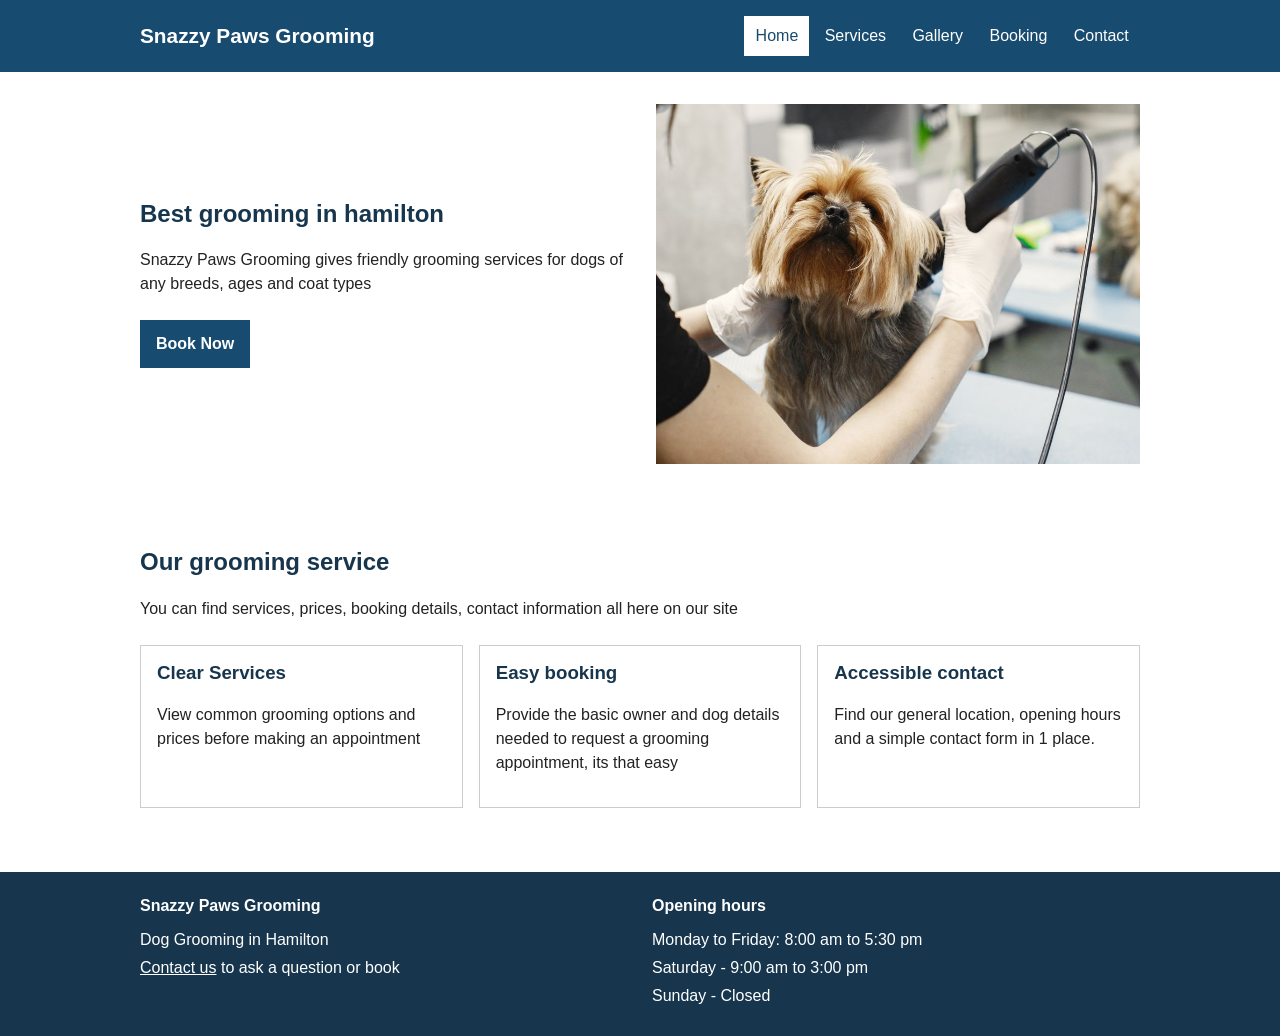
==== index.html @ da53152b "Site publish" ====
<!DOCTYPE html>
<html lang="en-NZ">
<head>
  <meta charset="UTF-8">
  <meta name="viewport" content="width=device-width, initial-scale=1.0">
  <meta name="description" content="Home - Snazzy Paws Grooming">
  <title>Home -Snazzy Paws Grooming</title>
  <link rel="stylesheet" href="css/styles.css">
</head>
<body>
  <header>
    <nav aria-label="Main navigation">
      <a class="brand" href="index.html">Snazzy Paws Grooming</a>
      <ul class="nav-links">
          <li><a href="index.html" aria-current="page">Home</a></li>
          <li><a href="services.html">Services</a></li>
          <li><a href="gallery.html">Gallery</a></li>
          <li><a href="booking.html">Booking</a></li>
          <li><a href="contact.html">Contact</a></li>
      </ul>
    </nav>
  </header>
  <main id="main-content">
    <section class="hero" aria-labelledby="home-title">
      <div>
        <h1 id="home-title">Best grooming in hamilton</h1>
        <p>Snazzy Paws Grooming gives friendly grooming services for dogs of any breeds, ages and coat types</p>
        <a class="button" href="booking.html">Book Now</a>
      </div>
      <div>
        <img class="hero-image" src="images/image1.jpg" alt="Small dog being professionally groomed on a grooming table" width="900" height="1350">
      </div>
    </section>
    <section aria-labelledby="why-title">
      <div class="page-heading">
        <h2 id="why-title">Our grooming service</h2>
        <p>You can find services, prices, booking details, contact information all here on our site</p>
      </div>
      <div class="info-grid">
        <article class="info-card">
          <h3>Clear Services</h3>
          <p>View common grooming options and prices before making an appointment</p>
        </article>
        <article class="info-card">
          <h3>Easy booking</h3>
          <p>Provide the basic owner and dog details needed to request a grooming appointment, its that easy</p>
        </article>
        <article class="info-card">
          <h3>Accessible contact</h3>
          <p>Find our general location, opening hours and a simple contact form in 1 place.</p>
        </article>
      </div>
    </section>

  </main>
  <footer>
    <div class="footer-inner">
      <div>
        <h2>Snazzy Paws Grooming</h2>
        <p>Dog Grooming in Hamilton</p>
        <p><a href="contact.html">Contact us</a> to ask a question or book</p>
      </div>
      <div>
        <h2>Opening hours</h2>
        <p>Monday to Friday: 8:00 am to 5:30 pm</p>
        <p>Saturday - 9:00 am to 3:00 pm</p>
        <p>Sunday - Closed</p>
      </div>
    </div>
  </footer>
</body>
</html>
---- css/styles.css ----
* {
  box-sizing: border-box;
}

html {
  font-size: 16px;
}




body {
  margin: 0;
  font-family: Arial, Helvetica, sans-serif;
  color: #222222;
  background: #ffffff;
  line-height: 1.5;
}



img {
  display: block;
  max-width: 100%;
}

a {
  color: #174b70;
}

a:focus-visible,
button:focus-visible,
input:focus-visible,
textarea:focus-visible {
  outline: 3px solid #ffbf47;
  outline-offset: 2px;
}

.skip-link {
  position: absolute;
  left: -9999px;
  top: 0;
  background: #ffffff;
  color: #111111;
  padding: 0.75rem;
  z-index: 10;
}

.skip-link:focus {
  left: 1rem;
  top: 1rem;
}

header {
  background: #174b70;
}

nav {
  width: min(100% - 2rem, 1000px);
  margin: 0 auto;
  padding: 1rem 0;
  display: flex;
  justify-content: space-between;
  align-items: center;
  gap: 1rem;
}

.brand {
  color: #ffffff;
  font-size: 1.3rem;
  font-weight: bold;
  text-decoration: none;
}



.nav-links {
  display: flex;
  flex-wrap: wrap;
  gap: 0.25rem;
  margin: 0;
  padding: 0;
  list-style: none;
}



.nav-links a {
  display: block;
  padding: 0.5rem 0.7rem;
  color: #ffffff;
  text-decoration: none;
}

.nav-links a:hover,
.nav-links a[aria-current="page"] {
  background: #ffffff;
  color: #174b70;
}

main {
  min-height: 60vh;
}

section {
  width: min(100% - 2rem, 1000px);
  margin: 0 auto;
  padding: 2rem 0;
}




h1,
h2,
h3 {
  color: #17364d;
  line-height: 1.2;
}

.page-heading {
  max-width: 700px;
  margin-bottom: 1.5rem;
}

.page-heading h1,
.hero h1 {
  margin-top: 0;
}

.hero {
  display: grid;
  grid-template-columns: 1fr 1fr;
  align-items: center;
  gap: 2rem;
}

.hero-image {
  width: 100%;
  height: 360px;
  object-fit: cover;
}




.button {
  display: inline-block;
  margin-top: 0.5rem;
  padding: 0.75rem 1rem;
  border: 0;
  background: #174b70;
  color: #ffffff;
  font: inherit;
  font-weight: bold;
  text-decoration: none;
  cursor: pointer;
}




.button:hover {
  background: #0f344f;
}

.info-grid {
  display: grid;
  grid-template-columns: repeat(3, 1fr);
  gap: 1rem;
}




.info-card,
.form-card,
.map-card,
.table-card {
  border: 1px solid #cccccc;
  padding: 1rem;
}

.info-card h2,
.info-card h3,
.form-card h2,
.map-card h2 {
  margin-top: 0;
}

.table-wrap {
  overflow-x: auto;
}

table {
  width: 100%;
  border-collapse: collapse;
}

caption {
  padding-bottom: 0.75rem;
  text-align: left;
  font-weight: bold;
}

th,
td {
  border: 1px solid #aaaaaa;
  padding: 0.75rem;
  text-align: left;
}


th {
  background: #e8f0f5;
}






.gallery-grid {
  display: grid;
  grid-template-columns: repeat(4, minmax(0, 1fr));
  gap: 1rem;
}

.gallery-grid figure {
  min-width: 0;
  margin: 0;
  border: 1px solid #cccccc;
  background: #ffffff;
}

.gallery-grid img {
  width: 100%;
  height: 190px;
  object-fit: cover;
}

.gallery-grid figcaption {
  padding: 0.6rem;
  font-size: 0.9rem;
}

.form-layout,
.contact-layout {
  display: grid;
  grid-template-columns: 1fr 1fr;
  gap: 1.5rem;
  align-items: start;
}

form {
  display: grid;
  gap: 1rem;
}

.form-row {
  display: grid;
  grid-template-columns: 1fr 1fr;
  gap: 1rem;
}

label {
  font-weight: bold;
}



input,
textarea {
  width: 100%;
  margin-top: 0.3rem;
  padding: 0.7rem;
  border: 1px solid #777777;
  font: inherit;
}

textarea {
  min-height: 140px;
  resize: vertical;
}



.help-text {
  margin: 0.25rem 0 0;
  color: #555555;
  font-size: 0.9rem;
}



.map-frame {
  width: 100%;
  min-height: 360px;
  border: 0;
}




footer {
  margin-top: 2rem;
  background: #17364d;
  color: #ffffff;
}




.footer-inner {
  width: min(100% - 2rem, 1000px);
  margin: 0 auto;
  padding: 1.5rem 0;
  display: grid;
  grid-template-columns: 1fr 1fr;
  gap: 1.5rem;
}




footer h2 {
  margin-top: 0;
  color: #ffffff;
  font-size: 1rem;
}

footer p {
  margin: 0.25rem 0;
}

footer a {
  color: #ffffff;


}

@media (max-width: 800px) {
  nav {
    align-items: flex-start;
    flex-direction: column;
  }

  .hero,
  .form-layout,
  .contact-layout {
    grid-template-columns: 1fr;
  }

  .info-grid,
  .gallery-grid {
    grid-template-columns: repeat(2, minmax(0, 1fr));
  }
}










@media (max-width: 500px) {
  .nav-links {
    width: 100%;
  }

  .nav-links li {
    flex: 1 1 40%;
  }

  .nav-links a {
    text-align: center;
  }

  .info-grid,
  .form-row,
  .footer-inner {
    grid-template-columns: 1fr;
  }

  .gallery-grid {
    grid-template-columns: repeat(2, minmax(0, 1fr));
    gap: 0.6rem;
  }

  .gallery-grid img {
    height: 150px;
  }
}
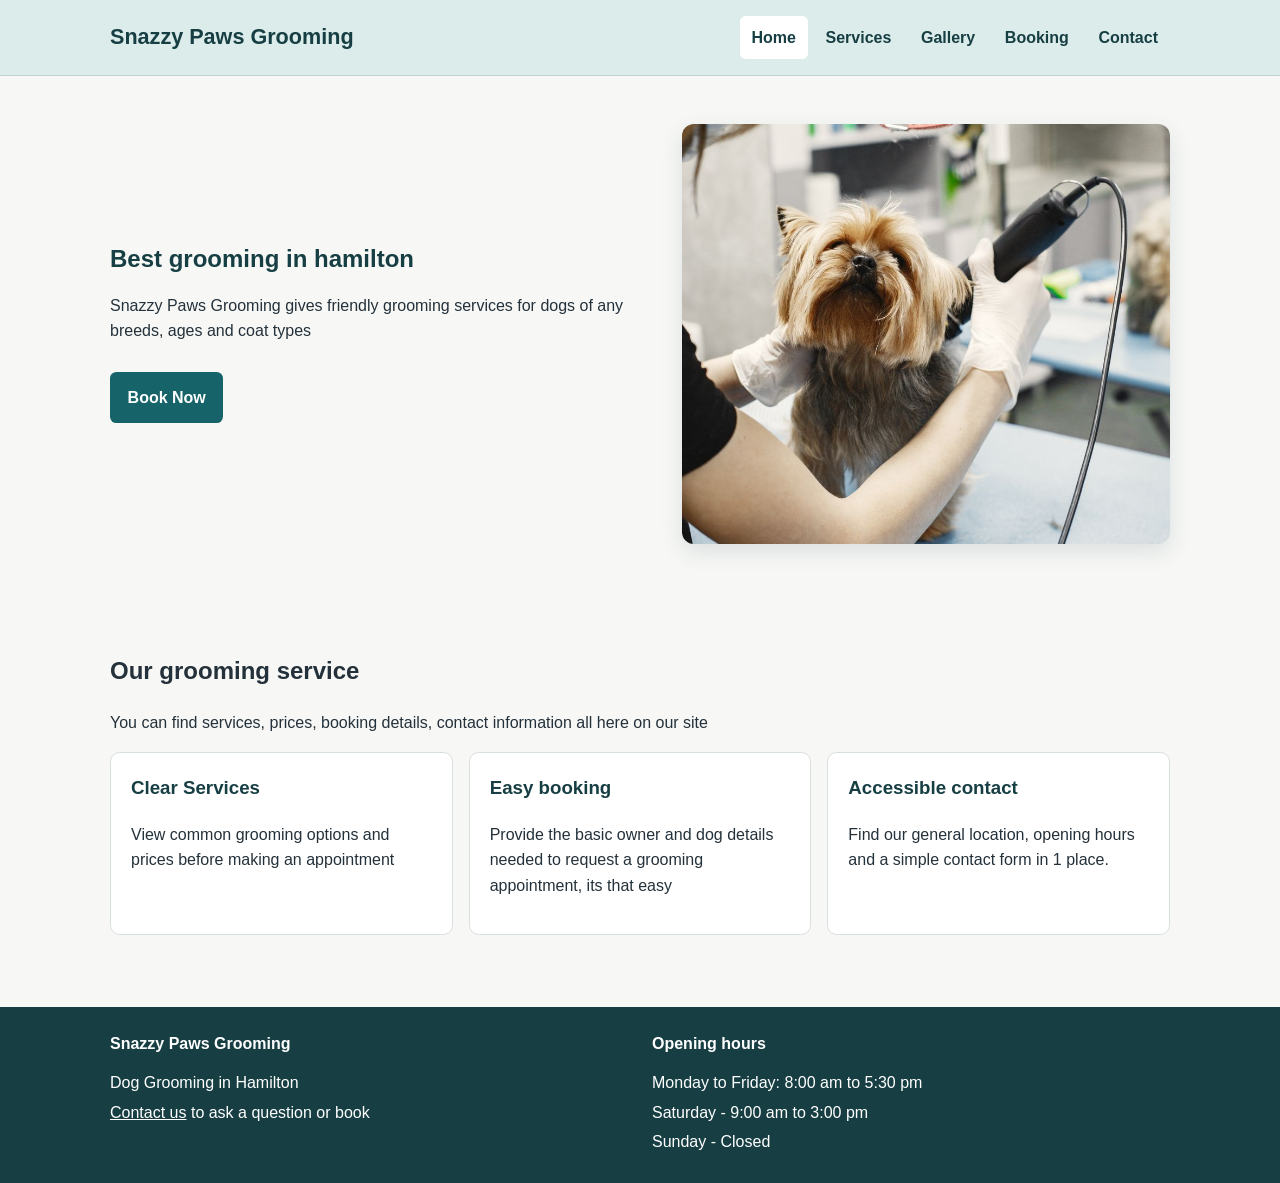
==== commit 79714d2c: "final" ====
--- a/index.html
+++ b/index.html
@@ -5,7 +5,7 @@
   <meta name="viewport" content="width=device-width, initial-scale=1.0">
   <meta name="description" content="Home - Snazzy Paws Grooming">
   <title>Home -Snazzy Paws Grooming</title>
-  <link rel="stylesheet" href="css/styles.css">
+  <link rel="stylesheet" href="css/styles.min.css">
 </head>
 <body>
   <header>
--- a/css/styles.min.css
+++ b/css/styles.min.css
@@ -0,0 +1 @@
+*{box-sizing:border-box}html{font-size:16px;scroll-behavior:smooth}body{margin:0;font-family:Arial,Helvetica,sans-serif;color:#24313a;background:#f7f8f6;line-height:1.6}img{max-width:100%;display:block}a{color:#145c63}a:focus-visible,button:focus-visible,input:focus-visible,select:focus-visible,textarea:focus-visible{outline:3px solid #f0a44b;outline-offset:3px}.skip-link{position:absolute;left:-9999px;top:0;background:#fff;color:#173f43;padding:.75rem 1rem;z-index:1000}.skip-link:focus{left:1rem;top:1rem}header{background:#dceceb;border-bottom:1px solid #bdd2d0}nav{max-width:1100px;margin:0 auto;padding:1rem 1.25rem;display:flex;align-items:center;justify-content:space-between;gap:1rem;flex-wrap:wrap}.brand{font-size:1.35rem;font-weight:700;color:#173f43;text-decoration:none}.nav-links{display:flex;gap:.35rem;flex-wrap:wrap;list-style:none;padding:0;margin:0}.nav-links a{display:inline-block;padding:.55rem .75rem;border-radius:.35rem;color:#173f43;text-decoration:none;font-weight:600}.nav-links a:hover,.nav-links a[aria-current=page]{background:#fff}main{min-height:60vh}section{max-width:1100px;margin:0 auto;padding:2.5rem 1.25rem}.page-heading{max-width:720px}.hero h1,.page-heading h1{color:#173f43;line-height:1.15;margin-top:0}.hero{display:grid;grid-template-columns:1.05fr 0.95fr;align-items:center;gap:2rem;padding-top:3rem;padding-bottom:3rem}.hero-image{width:100%;height:420px;object-fit:cover;border-radius:.75rem;box-shadow:0 8px 22px rgba(20,48,51,.12)}.button{display:inline-block;margin-top:.75rem;padding:.8rem 1.1rem;border-radius:.4rem;background:#17636a;color:#fff;text-decoration:none;font-weight:700;border:0;cursor:pointer}.button:hover{background:#104b50}.info-grid{display:grid;grid-template-columns:repeat(3,1fr);gap:1rem}.form-card,.info-card,.map-card,.table-card{background:#fff;border:1px solid #d8e0dd;border-radius:.6rem;padding:1.25rem}.info-card h2,.info-card h3{color:#173f43;margin-top:0}.table-wrap{overflow-x:auto}table{width:100%;border-collapse:collapse;background:#fff}caption{text-align:left;font-weight:700;padding:0 0 .8rem;color:#173f43}td,th{border:1px solid #cfd9d5;padding:.85rem;text-align:left}th{background:#dceceb;color:#173f43}.gallery-grid{display:grid;grid-template-columns:repeat(4,1fr);gap:.85rem}.gallery-grid figure{margin:0;background:#fff;border:1px solid #d8e0dd;border-radius:.5rem;overflow:hidden}.gallery-grid img{width:100%;aspect-ratio:1/1;object-fit:cover}.gallery-grid figcaption{padding:.65rem .75rem;font-size:.9rem}.contact-layout,.form-layout{display:grid;grid-template-columns:1fr 1fr;gap:1.5rem;align-items:start}form{display:grid;gap:1rem}.form-row{display:grid;grid-template-columns:1fr 1fr;gap:1rem}label{font-weight:700;color:#173f43}input,select,textarea{width:100%;margin-top:.35rem;padding:.75rem;border:1px solid #899b9a;border-radius:.35rem;font:inherit;background:#fff;color:#24313a}textarea{min-height:150px;resize:vertical}.help-text{margin:.25rem 0 0;color:#536167;font-size:.9rem}.map-frame{width:100%;min-height:390px;border:0;border-radius:.4rem}.notice{background:#fff5e8;border-left:4px solid #d77f23;padding:.9rem 1rem;margin-top:1rem}footer{background:#173f43;color:#fff;margin-top:2rem}.footer-inner{max-width:1100px;margin:0 auto;padding:1.5rem 1.25rem;display:grid;grid-template-columns:1fr 1fr;gap:1.5rem}footer h2{font-size:1rem;margin-top:0;color:#fff}footer p{margin:.25rem 0}footer a{color:#fff}@media (max-width:850px){.contact-layout,.form-layout,.hero{grid-template-columns:1fr}.hero-image{height:340px}.info-grid{grid-template-columns:1fr 1fr}.gallery-grid{grid-template-columns:repeat(2,1fr)}}@media (max-width:560px){nav{align-items:flex-start}.nav-links{width:100%}.nav-links li{flex:1 1 45%}.nav-links a{width:100%}section{padding:2rem 1rem}.hero{padding-top:2rem}.hero-image{height:270px}.footer-inner,.form-row,.gallery-grid,.info-grid{grid-template-columns:1fr}td,th{padding:.65rem}}
